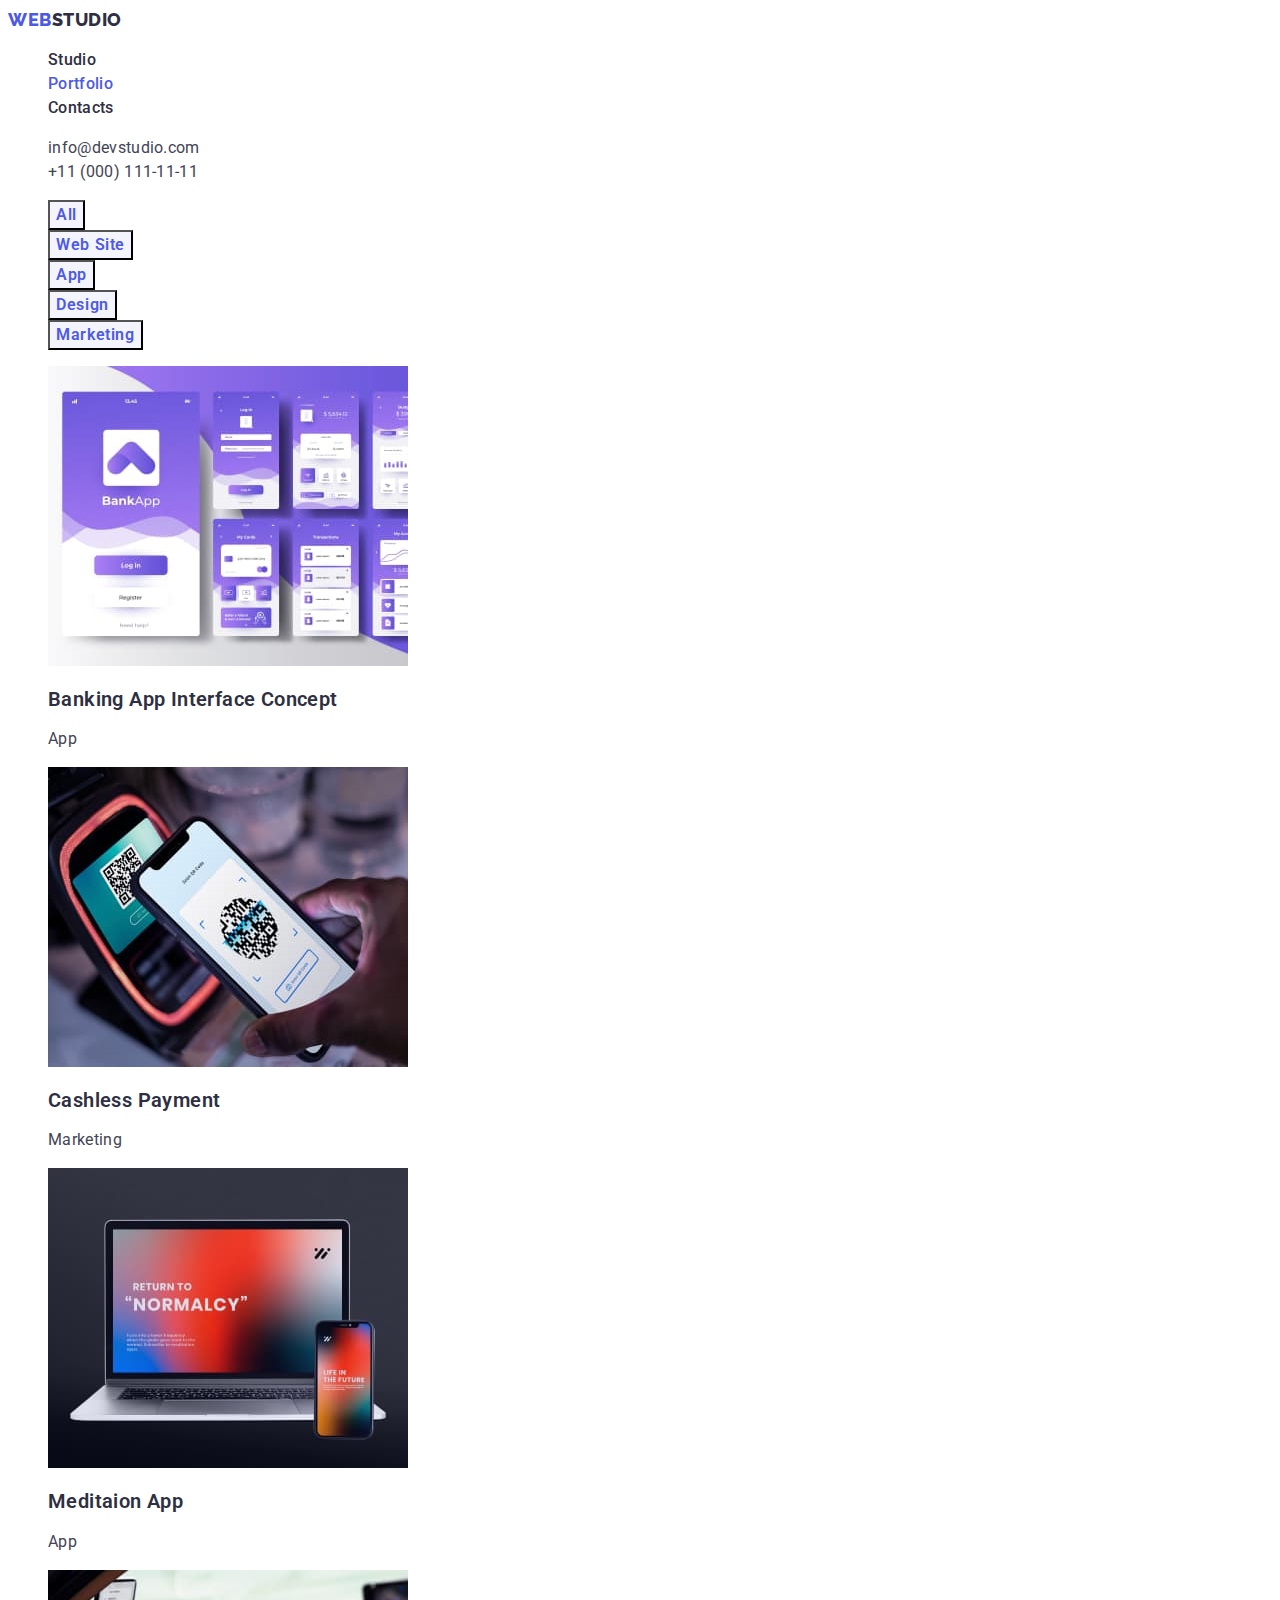
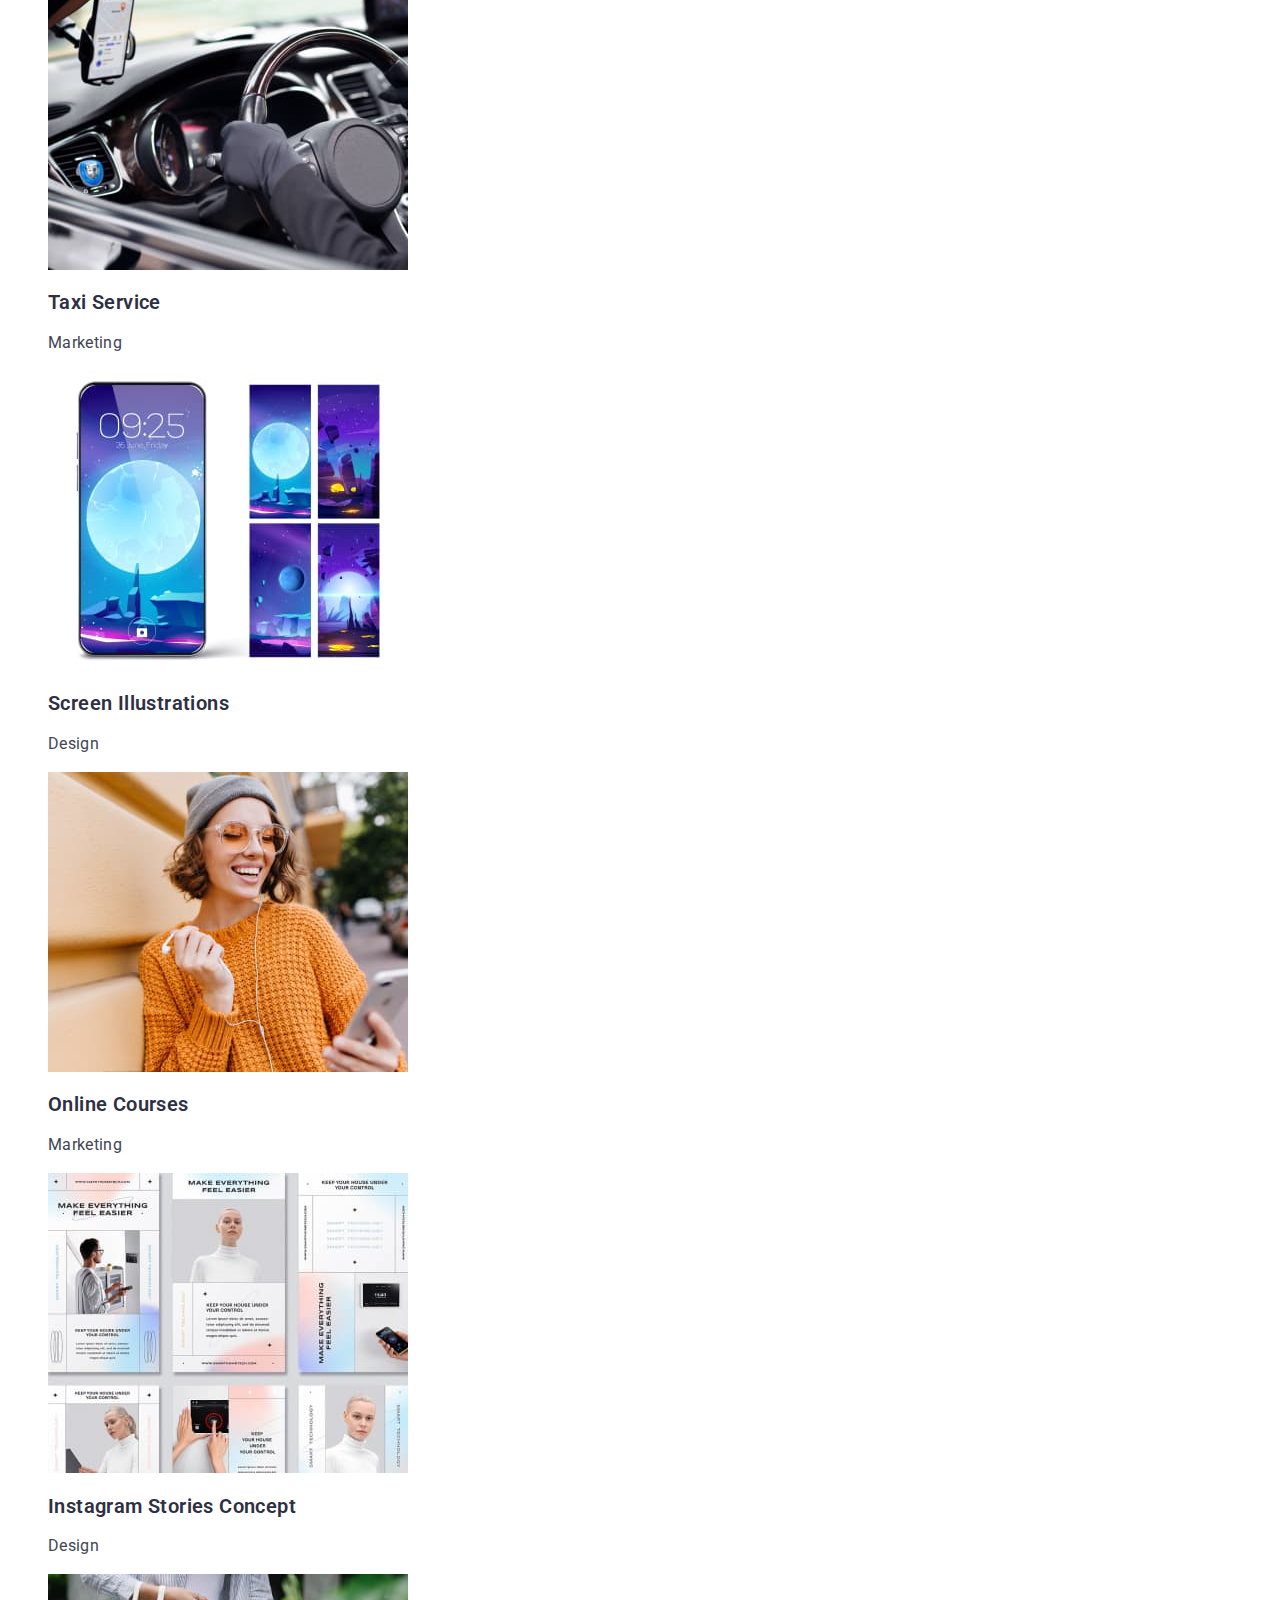
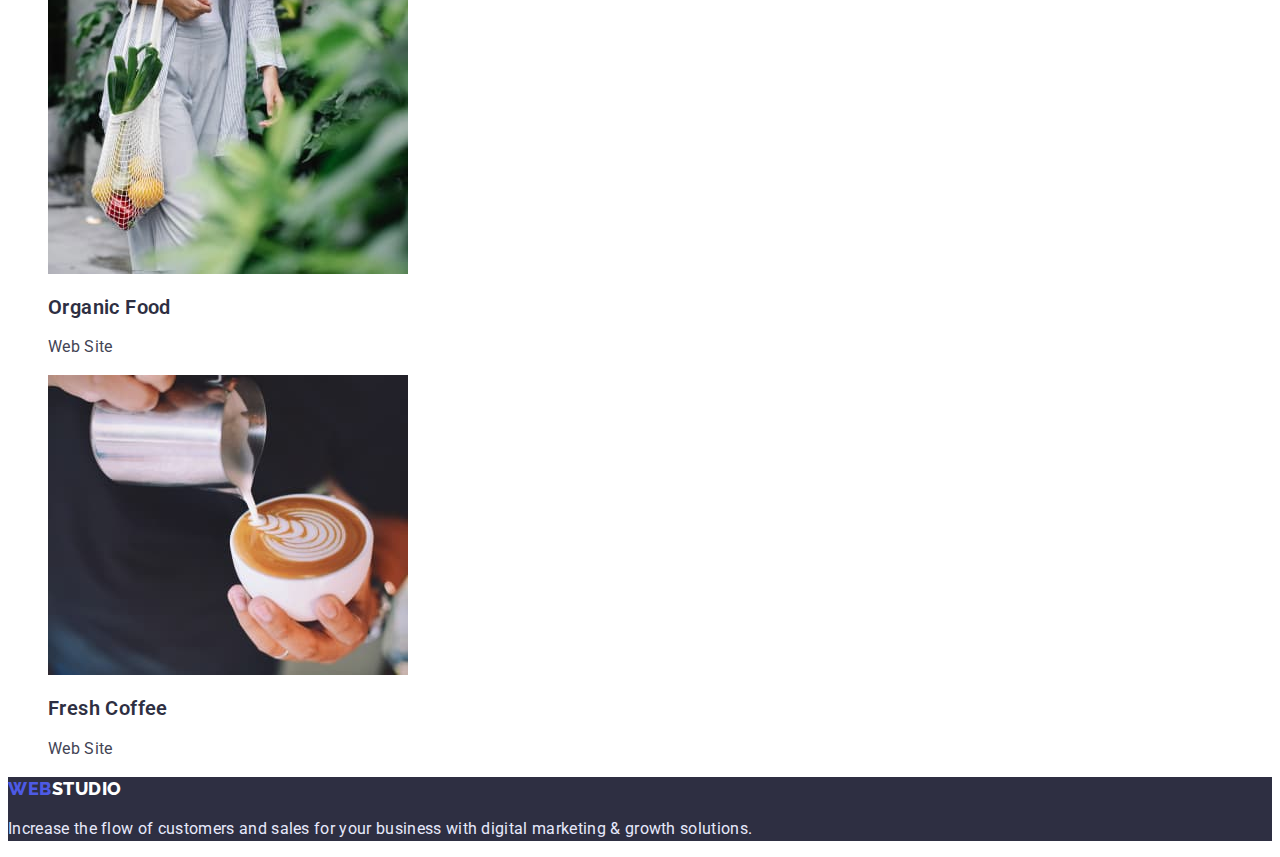
==== portfolio.html @ de4f0e03 "Initial commit" ====
<!DOCTYPE html>
<html lang="en">
  <head>
    <meta charset="UTF-8" />
    <meta http-equiv="X-UA-Compatible" content="IE=edge" />
    <meta name="viewport" content="width=device-width, initial-scale=1.0" />
    <title>Web Studio</title>
    <link rel="preconnect" href="https://fonts.googleapis.com" />
    <link rel="preconnect" href="https://fonts.gstatic.com" crossorigin />
    <link
      href="https://fonts.googleapis.com/css2?family=Raleway:wght@800&family=Roboto:wght@400;500;700;900&display=swap"
      rel="stylesheet"
    />
    <link rel="stylesheet" href="./css/styles.css" />
  </head>
  <body>
    <!-- Header -->
    <header class="header">
      <nav class="header-navigation">
        <a class="header-logo link" href="./index.html"
          >web<span class="logo-studio">studio</span>
        </a>
        <ul class="header-list list">
          <li class="header-item">
            <a class="header-link link" href="./index.html">Studio</a>
          </li>
          <li class="header-item">
            <a class="header-link link current" href="./portfolio.html"
              >Portfolio</a
            >
          </li>
          <li class="header-item">
            <a class="header-link link" href="">Contacts</a>
          </li>
        </ul>
      </nav>
      <address>
        <ul class="header-contacts-list list">
          <li class="header-contacts-item">
            <a
              class="header-contacts-link link"
              href="mailto:info@devstudio.com"
              >info@devstudio.com</a
            >
          </li>
          <li class="header-contacts-item">
            <a class="header-contacts-link link" href="tel:+11(000)111-11-11"
              >+11 (000) 111-11-11</a
            >
          </li>
        </ul>
      </address>
    </header>
    <!-- Main -->
    <main>
      <!-- Section portfolio -->
      <section class="portfolio">
        <h1 class="visually-hidden">Portfolio Web Studio</h1>
        <ul class="portfolio-btn-list list">
          <li class="portfolio-btn-item">
            <button type="button" class="portfolio-btn">All</button>
          </li>
          <li class="portfolio-btn-item">
            <button type="button" class="portfolio-btn">Web Site</button>
          </li>
          <li class="portfolio-btn-item">
            <button type="button" class="portfolio-btn">App</button>
          </li>
          <li class="portfolio-btn-item">
            <button type="button" class="portfolio-btn">Design</button>
          </li>
          <li class="portfolio-btn-item">
            <button type="button" class="portfolio-btn">Marketing</button>
          </li>
        </ul>
        <ul class="portfolio-example-list list">
          <li class="portfolio-example-item">
            <img
              src="./images/portfolio-example-1.jpeg"
              width="360"
              alt="Banking App"
            />
            <h2 class="portfolio-example-title">
              Banking App Interface Concept
            </h2>
            <p class="portfolio-category">App</p>
          </li>
          <li class="portfolio-example-item">
            <img
              src="./images/portfolio-example-2.jpeg"
              width="360"
              alt="Cashless Payment"
            />
            <h2 class="portfolio-example-title">Cashless Payment</h2>
            <p class="portfolio-category">Marketing</p>
          </li>
          <li class="portfolio-example-item">
            <img
              src="./images/portfolio-example-3.jpeg"
              width="360"
              alt="Meditaion App"
            />
            <h2 class="portfolio-example-title">Meditaion App</h2>
            <p class="portfolio-category">App</p>
          </li>
          <li class="portfolio-example-item">
            <img
              src="./images/portfolio-example-4.jpeg"
              width="360"
              alt="Taxi Service"
            />
            <h2 class="portfolio-example-title">Taxi Service</h2>
            <p class="portfolio-category">Marketing</p>
          </li>
          <li class="portfolio-example-item">
            <img
              src="./images/portfolio-example-5.jpeg"
              width="360"
              alt="Screen Illustrations"
            />
            <h2 class="portfolio-example-title">Screen Illustrations</h2>
            <p class="portfolio-category">Design</p>
          </li>
          <li class="portfolio-example-item">
            <img
              src="./images/portfolio-example-6.jpeg"
              width="360"
              alt="Online Courses"
            />
            <h2 class="portfolio-example-title">Online Courses</h2>
            <p class="portfolio-category">Marketing</p>
          </li>
          <li class="portfolio-example-item">
            <img
              src="./images/portfolio-example-7.jpeg"
              width="360"
              alt="Instagram Stories Concept"
            />
            <h2 class="portfolio-example-title">Instagram Stories Concept</h2>
            <p class="portfolio-category">Design</p>
          </li>
          <li class="portfolio-example-item">
            <img
              src="./images/portfolio-example-8.jpeg"
              width="360"
              alt="Organic Food"
            />
            <h2 class="portfolio-example-title">Organic Food</h2>
            <p class="portfolio-category">Web Site</p>
          </li>
          <li class="portfolio-example-item">
            <img
              src="./images/portfolio-example-9.jpeg"
              width="360"
              alt="Fresh Coffee"
            />
            <h2 class="portfolio-example-title">Fresh Coffee</h2>
            <p class="portfolio-category">Web Site</p>
          </li>
        </ul>
      </section>
    </main>
    <!-- Footer -->
    <footer class="footer">
      <a class="footer-logo link" href="./index.html">
        web<span class="footer-logo-studio">studio</span></a
      >
      <p class="footer-text">
        Increase the flow of customers and sales for your business with digital
        marketing & growth solutions.
      </p>
    </footer>
  </body>
</html>
---- css/styles.css ----
:root {
  --background-white-color: #ffffff;
  --body-text-color: #434455;
  --primary-color: #4d5ae5;
  --dark-color: #2e2f42;
  --accent-color: #e7e9fc;
  --light-background-color: #f4f4fd;
  --text-white-color: #ffffff;
  --button-avtive-color: #404bbf;
}

body {
  font-family: "Roboto", sans-serif;
  background-color: var(--background-white-color);
  color: var(--body-text-color);
}

.list {
  list-style: none;
}

.link {
  text-decoration: none;
}

.visually-hidden {
  position: absolute;
  width: 1px;
  height: 1px;
  margin: -1px;
  border: 0;
  padding: 0;
  white-space: nowrap;
  clip-path: inset(100%);
  clip: rect(0 0 0 0);
  overflow: hidden;
}

/*----- Header ----- */

.header {
}
.header-navigation {
}
.header-logo {
  font-family: "Raleway", sans-serif;
  font-weight: 800;
  font-size: 18px;
  line-height: 1.33;
  align-items: center;
  letter-spacing: 0.03em;
  text-transform: uppercase;
  color: var(--primary-color);
}
.logo-studio {
  color: var(--dark-color);
}
.header-list {
}
.header-item {
}
.header-link {
  font-weight: 500;
  font-size: 16px;
  line-height: 1.5;
  letter-spacing: 0.02em;
  color: var(--dark-color);
}
.header-link:hover,
.header-link:focus {
  color: var(--body-text-color);
}
.header-link.current {
  color: var(--primary-color);
}
.header-contacts-list {
}
.header-contacts-item {
}
.header-contacts-link {
  font-style: normal;
  font-size: 16px;
  line-height: 1.5;
  letter-spacing: 0.02em;
  color: var(--body-text-color);
}
.header-contacts-link:hover,
.header-contacts-link:focus {
  color: var(--primary-color);
}

/*-------------- Hero ------------- */
.hero {
  background-color: var(--dark-color);
}
.hero-title {
  font-weight: 600;
  font-size: 56px;
  line-height: 1.07;
  text-align: center;
  letter-spacing: 0.02em;
  color: var(--text-white-color);
}

.hero-btn {
  font-family: inherit;
  font-weight: 500;
  font-size: 16px;
  line-height: 1.18;
  letter-spacing: 0.04em;
  color: var(--text-white-color);
  background: var(--primary-color);
  box-shadow: 0px 4px 4px rgba(0, 0, 0, 0.15);
  border-radius: 4px;
  cursor: pointer;
}
.hero-btn:hover,
.hero-btn:focus {
  background: var(--primary-color);
}
.hero-btn:active {
  background: var(--button-avtive-color);
}
/*------------ Section About-----------*/
.about {
}
.about-title {
}
.about-list {
}
.about-item {
}
.about-item-title {
  font-weight: 600;
  font-size: 20px;
  line-height: 1.2;
  letter-spacing: 0.02em;
  color: var(--dark-color);
}
.about-text {
  font-size: 16px;
  line-height: 1.5;
  letter-spacing: 0.02em;
  color: var(--body-text-color);
}

/*----------- Section Example ---------*/
.example {
}
.example-title {
  font-weight: 600;
  font-size: 36px;
  line-height: 1.11;
  text-align: center;
  letter-spacing: 0.02em;
  text-transform: capitalize;
  color: var(--dark-color);
}
.example-list {
}
.example-item {
}
/*------------- Section Team -----------*/
.team {
  background: var(--light-background-color);
}
.team-title {
  font-weight: 600;
  font-size: 36px;
  line-height: 1.11;
  text-align: center;
  letter-spacing: 0.02em;
  text-transform: capitalize;
  color: var(--dark-color);
}
.team-list {
}
.team-item {
  background: var(--background-white-color);
}
.team-item-title {
  font-weight: 600;
  font-size: 20px;
  line-height: 1.2;
  text-align: center;
  letter-spacing: 0.02em;
  color: var(--dark-color);
}
.team-text {
  font-size: 16px;
  line-height: 1.5;
  text-align: center;
  letter-spacing: 0.02em;
  color: var(--body-text-color);
}

/*---------------- Footer ----------------*/
.footer {
  background: var(--dark-color);
}
.footer-logo {
  font-family: "Raleway";
  font-style: normal;
  font-weight: 800;
  font-size: 18px;
  line-height: 1.33;
  align-items: center;
  letter-spacing: 0.03em;
  text-transform: uppercase;
  color: var(--primary-color);
}
.footer-logo-studio {
  color: var(--background-white-color);
}
.footer-text {
  font-size: 16px;
  line-height: 1.5;
  letter-spacing: 0.02em;
  color: var(--accent-color);
}

/*------------ Portfolio -----------------*/
.portfolio {
}
.portfolio-title {
}
.portfolio-btn-list {
}
.portfolio-btn-item {
}
.portfolio-btn {
  font-family: inherit;
  font-weight: 600;
  font-size: 16px;
  line-height: 1.5;
  align-items: center;
  text-align: center;
  letter-spacing: 0.04em;
  color: var(--primary-color);
  background: var(--light-background-color);
  cursor: pointer;
}
.portfolio-btn:active,
.portfolio-btn:hover,
.portfolio-btn:focus {
  background: var(--primary-color);
  color: var(--text-white-color);
}
.portfolio-example-list {
}
.portfolio-example-item {
}
.portfolio-example-title {
  font-weight: 600;
  font-size: 20px;
  line-height: 1.2;
  letter-spacing: 0.02em;
  color: var(--dark-color);
}
.portfolio-category {
  font-size: 16px;
  line-height: 1.5;
  letter-spacing: 0.02em;
  color: var(--body-text-color);
}
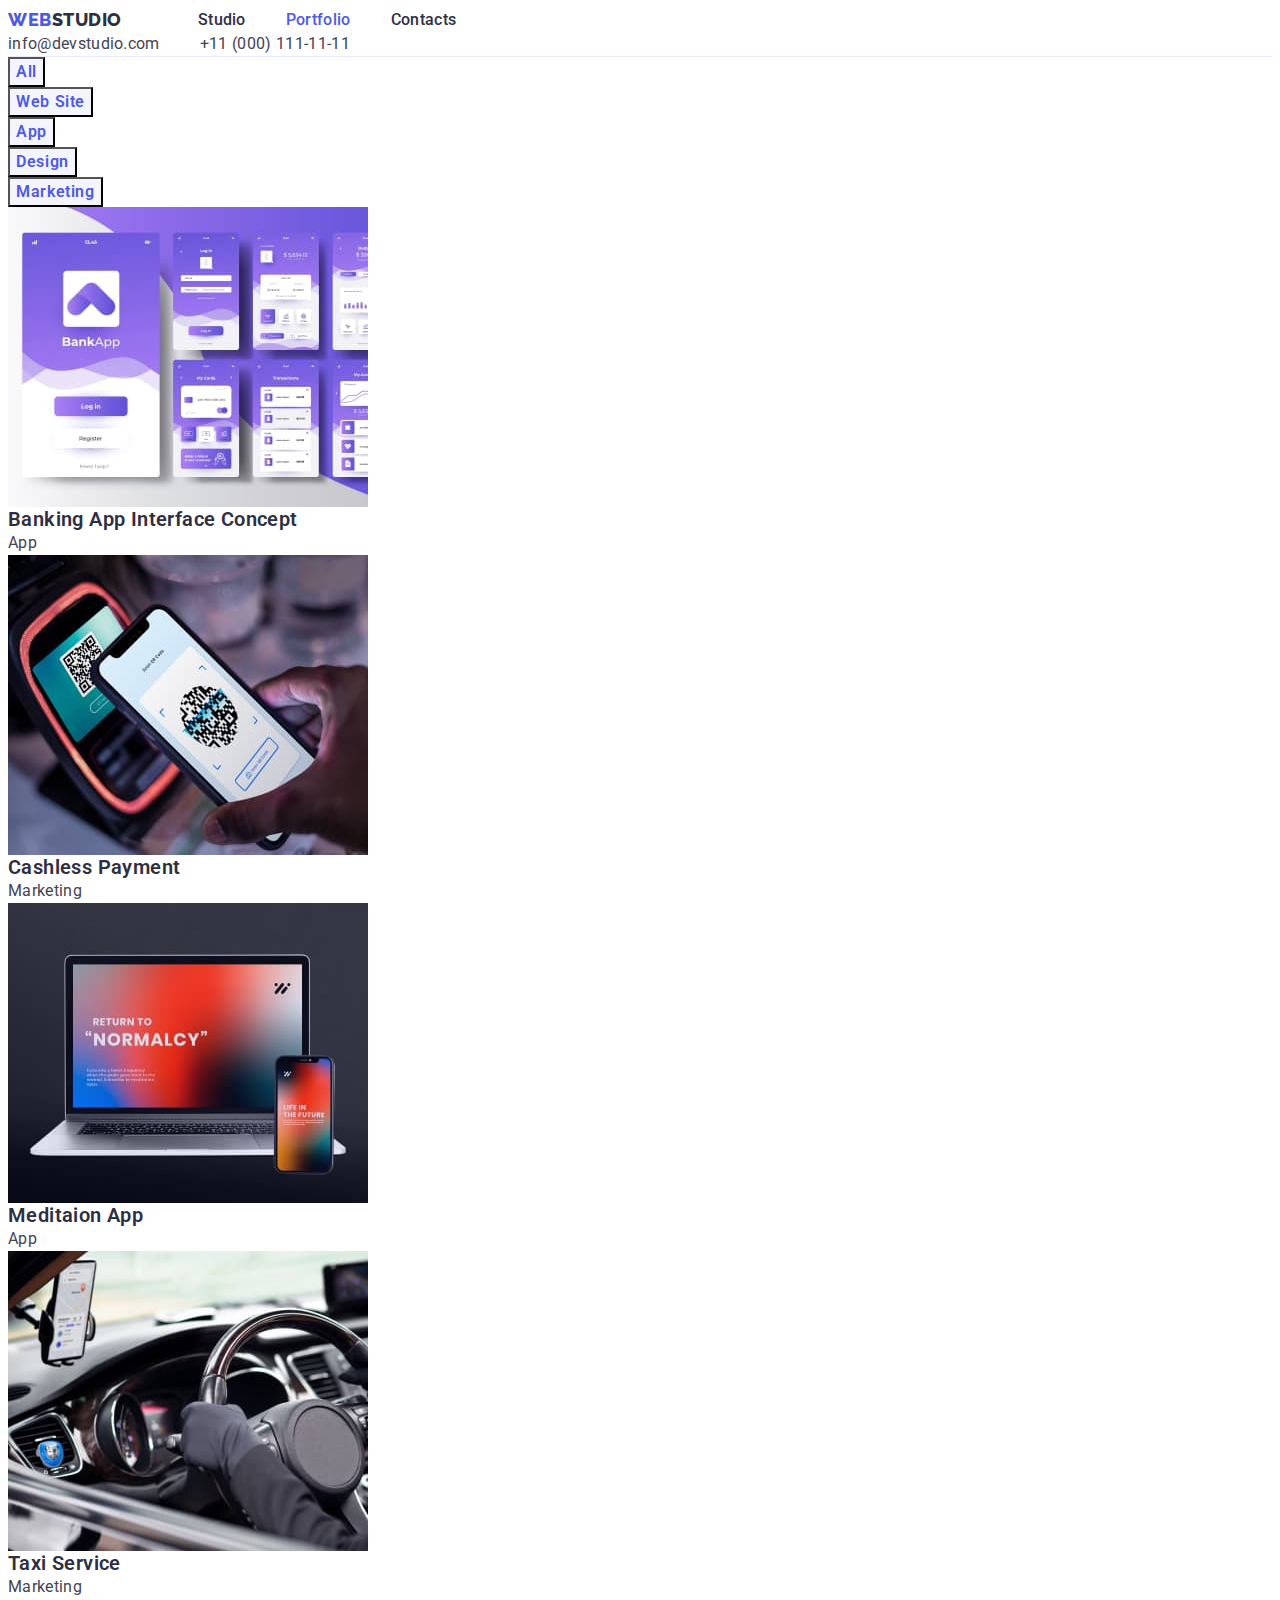
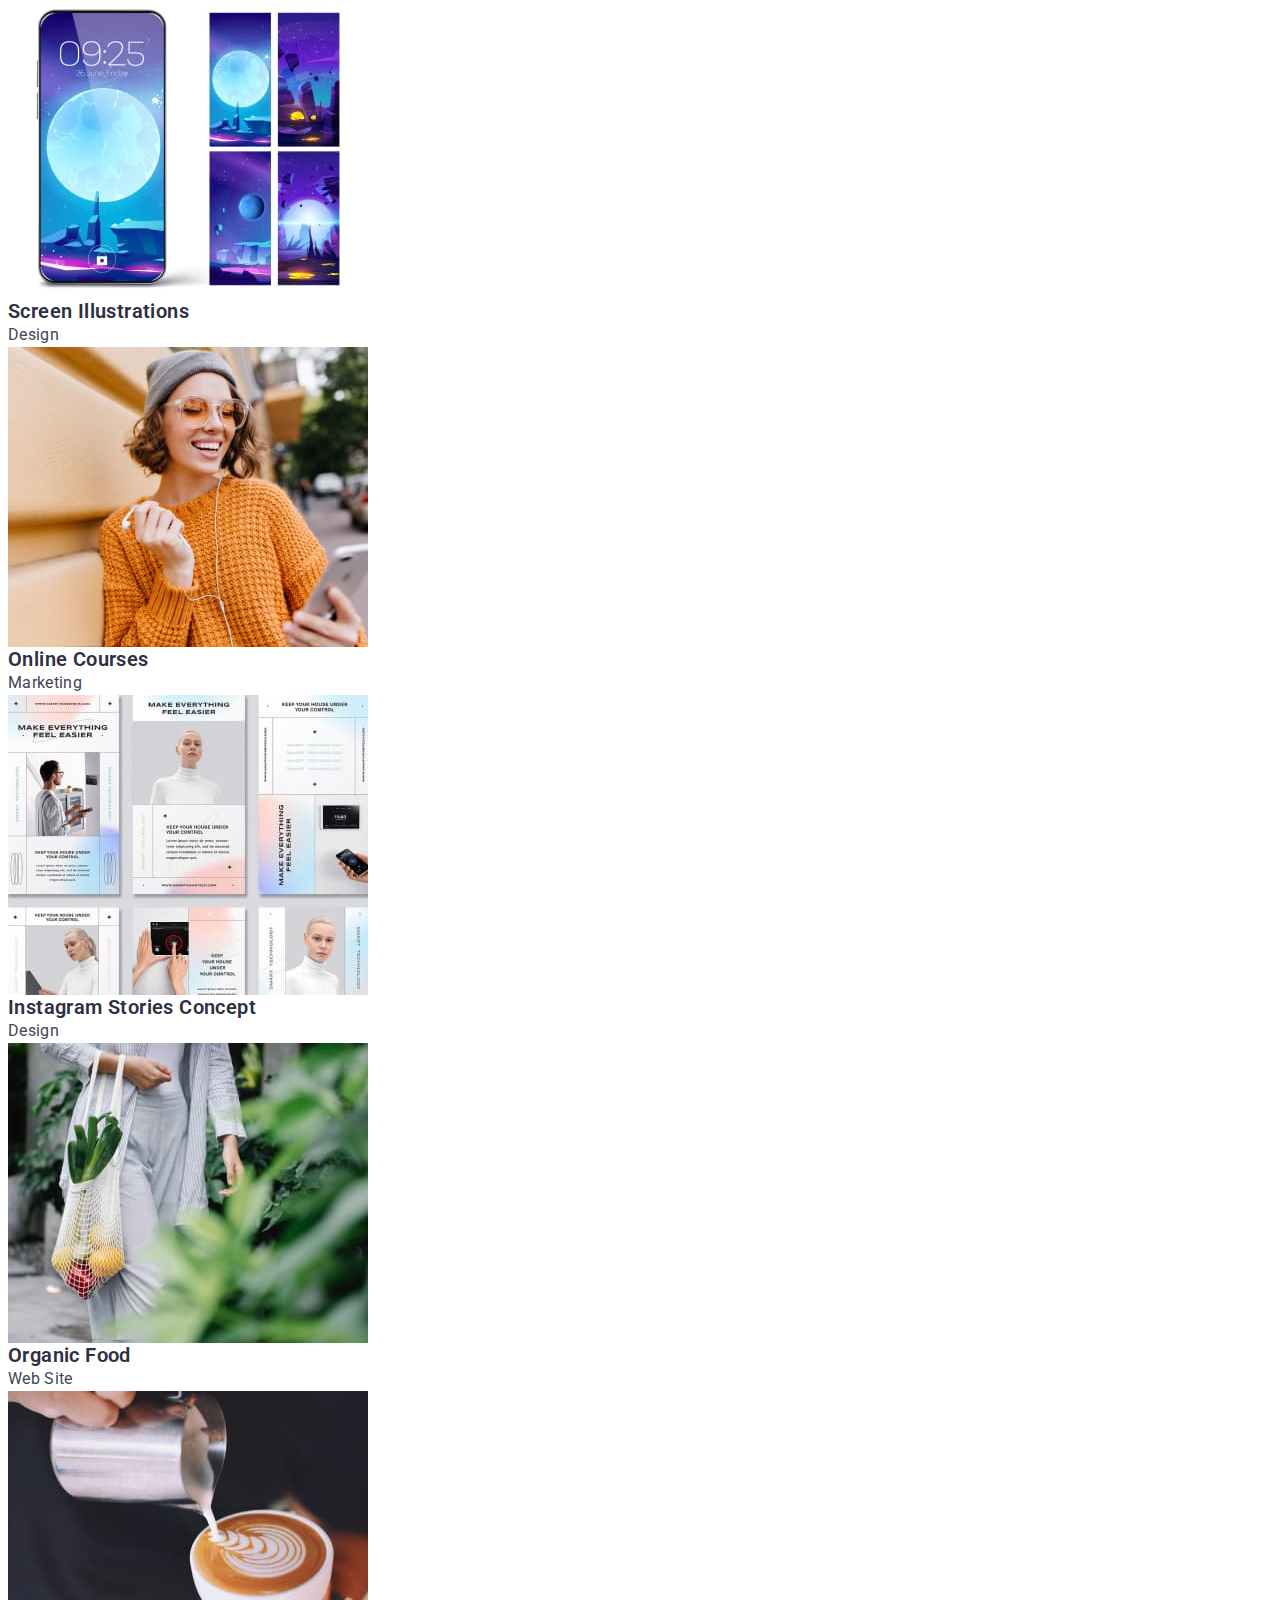
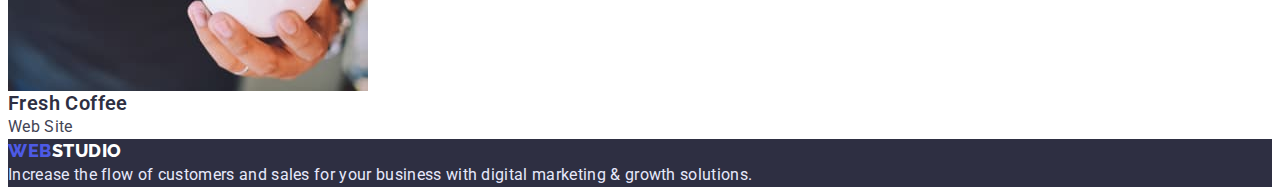
==== commit 69cbcc33: "add container" ====
--- a/portfolio.html
+++ b/portfolio.html
@@ -10,6 +10,13 @@
     <link
       href="https://fonts.googleapis.com/css2?family=Raleway:wght@800&family=Roboto:wght@400;500;700;900&display=swap"
       rel="stylesheet"
+    />
+    <link
+      rel="stylesheet"
+      href="https://cdnjs.cloudflare.com/ajax/libs/modern-normalize/1.1.0/modern-normalize.min.css"
+      integrity="sha512-wpPYUAdjBVSE4KJnH1VR1HeZfpl1ub8YT/NKx4PuQ5NmX2tKuGu6U/JRp5y+Y8XG2tV+wKQpNHVUX03MfMFn9Q=="
+      crossorigin="anonymous"
+      referrerpolicy="no-referrer"
     />
     <link rel="stylesheet" href="./css/styles.css" />
   </head>
--- a/css/styles.css
+++ b/css/styles.css
@@ -7,6 +7,25 @@
   --light-background-color: #f4f4fd;
   --text-white-color: #ffffff;
   --button-avtive-color: #404bbf;
+}
+
+p,
+h1,
+h2,
+h3,
+h4,
+h5,
+h6 {
+  margin: 0;
+}
+ul,
+ol {
+  margin: 0;
+  padding-left: 0;
+}
+
+img {
+  display: block;
 }
 
 body {
@@ -36,11 +55,34 @@
   overflow: hidden;
 }
 
+.container {
+  width: 1158px;
+  padding-left: 15px;
+  padding-right: 15px;
+  outline: 1px solid red;
+  margin: 0 auto;
+}
+
+.section {
+  padding-top: 120px;
+  padding-bottom: 120px;
+}
+
 /*----- Header ----- */
 
 .header {
+  border-bottom: 1px solid #e7e9fc;
+}
+.header > .container {
+  display: flex;
+  align-items: center;
+  padding-top: 24px;
+  padding-bottom: 24px;
 }
 .header-navigation {
+  display: flex;
+  align-items: center;
+  margin-right: auto;
 }
 .header-logo {
   font-family: "Raleway", sans-serif;
@@ -51,11 +93,15 @@
   letter-spacing: 0.03em;
   text-transform: uppercase;
   color: var(--primary-color);
+
+  margin-right: 76px;
 }
 .logo-studio {
   color: var(--dark-color);
 }
 .header-list {
+  display: flex;
+  gap: 40px;
 }
 .header-item {
 }
@@ -74,6 +120,9 @@
   color: var(--primary-color);
 }
 .header-contacts-list {
+  display: flex;
+  align-items: center;
+  gap: 40px;
 }
 .header-contacts-item {
 }
@@ -92,6 +141,8 @@
 /*-------------- Hero ------------- */
 .hero {
   background-color: var(--dark-color);
+  padding-top: 188px;
+  padding-bottom: 188px;
 }
 .hero-title {
   font-weight: 600;
@@ -103,6 +154,9 @@
 }
 
 .hero-btn {
+  min-width: 169px;
+  height: 56px;
+
   font-family: inherit;
   font-weight: 500;
   font-size: 16px;
@@ -113,6 +167,11 @@
   box-shadow: 0px 4px 4px rgba(0, 0, 0, 0.15);
   border-radius: 4px;
   cursor: pointer;
+  margin: 0 auto;
+  display: block;
+
+  margin-top: 48px;
+  padding: 16px 32px;
 }
 .hero-btn:hover,
 .hero-btn:focus {
@@ -123,6 +182,7 @@
 }
 /*------------ Section About-----------*/
 .about {
+  padding-top: 120px;
 }
 .about-title {
 }
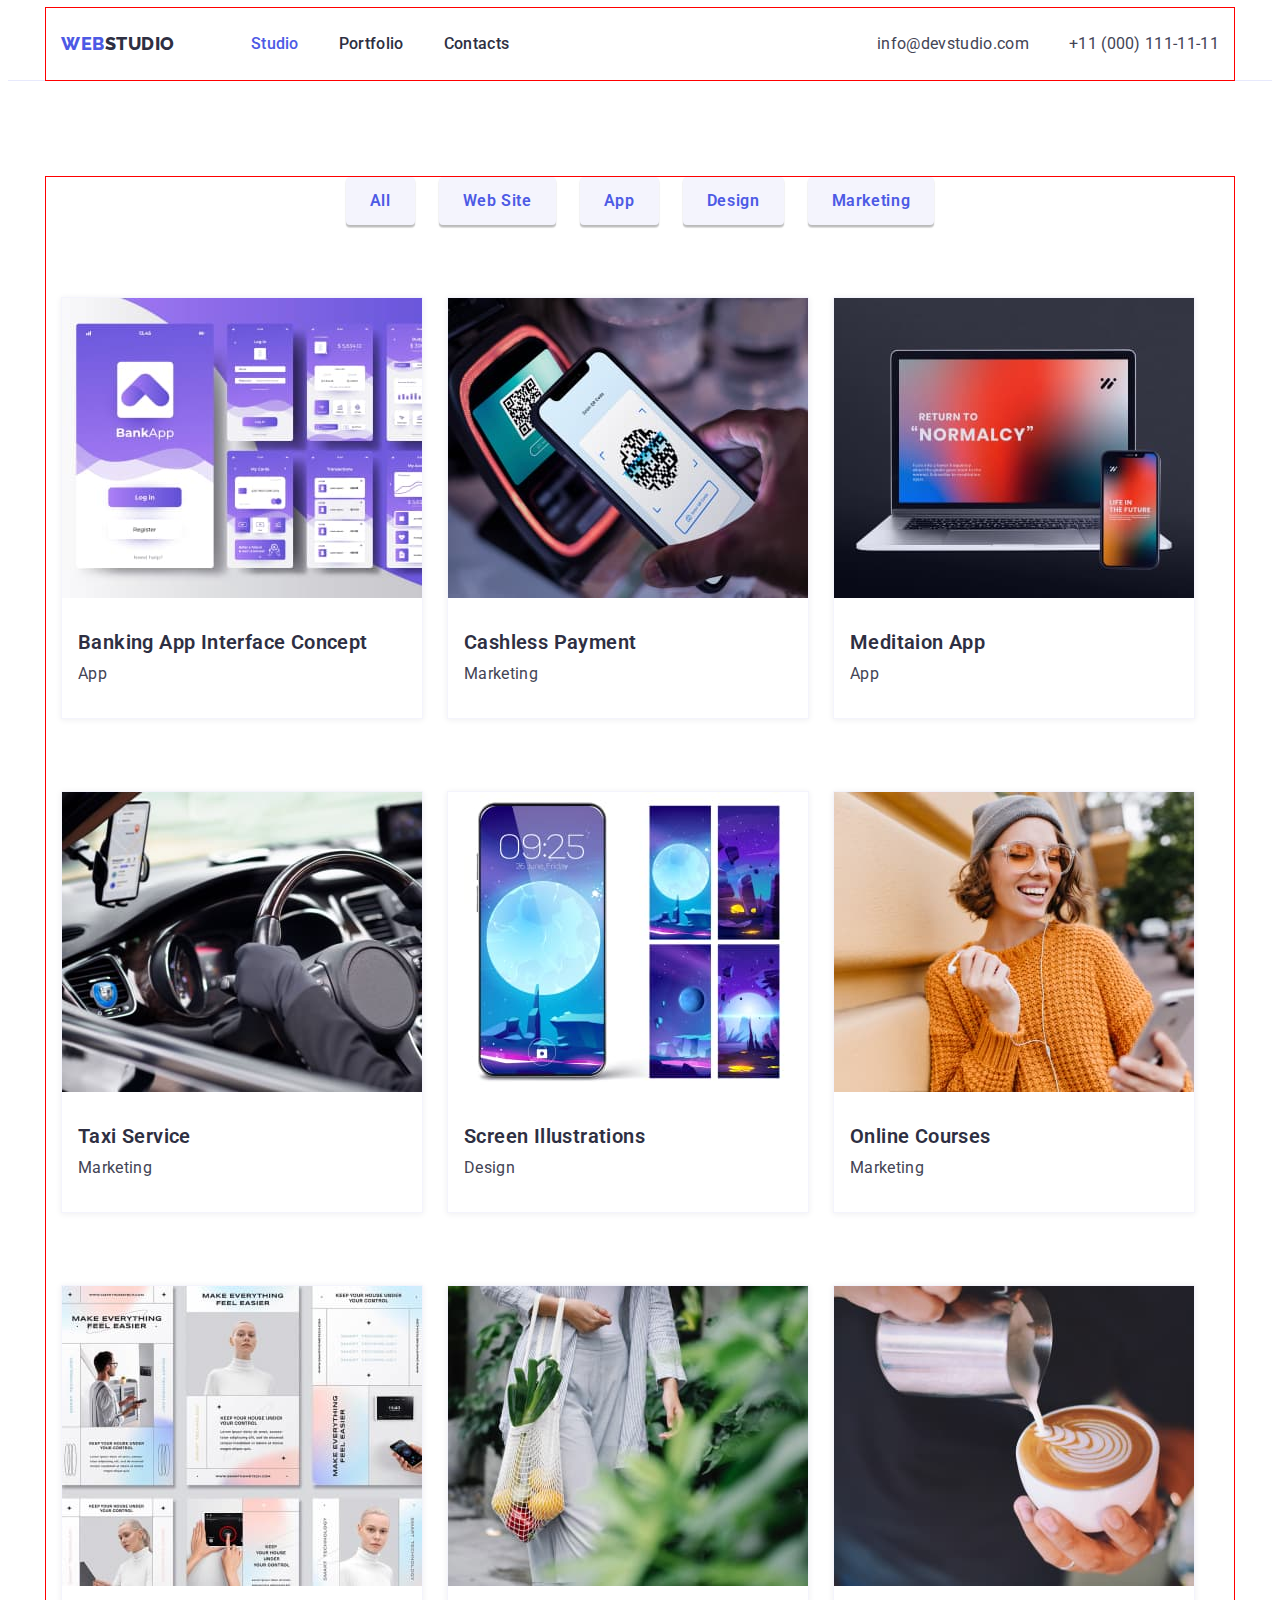
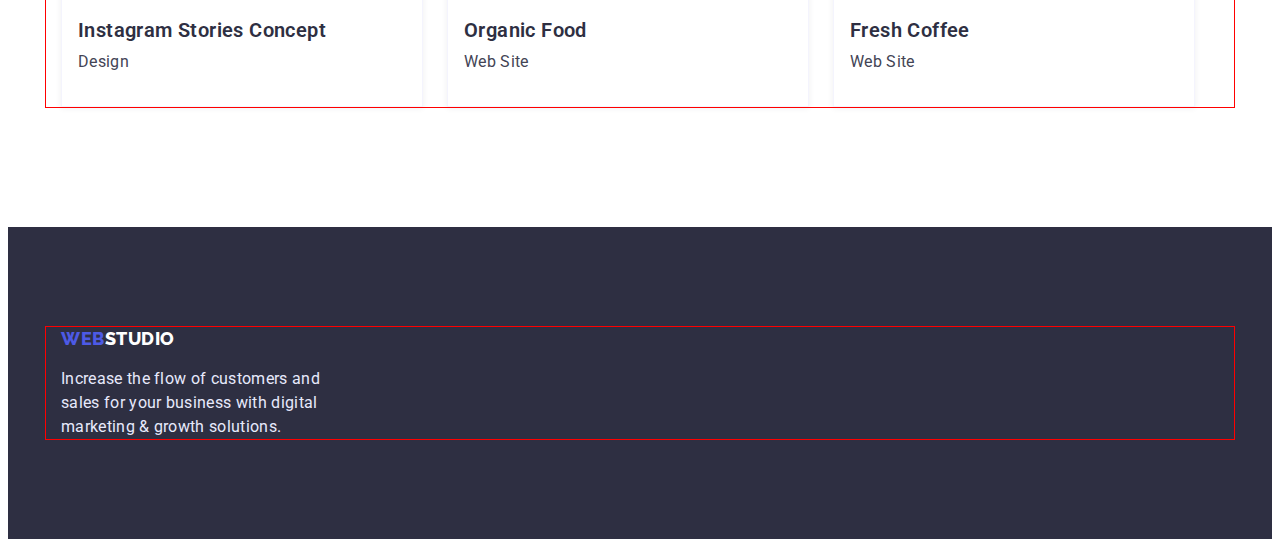
==== commit 1286dc4e: "summary" ====
--- a/portfolio.html
+++ b/portfolio.html
@@ -23,159 +23,181 @@
   <body>
     <!-- Header -->
     <header class="header">
-      <nav class="header-navigation">
-        <a class="header-logo link" href="./index.html"
-          >web<span class="logo-studio">studio</span>
-        </a>
-        <ul class="header-list list">
-          <li class="header-item">
-            <a class="header-link link" href="./index.html">Studio</a>
-          </li>
-          <li class="header-item">
-            <a class="header-link link current" href="./portfolio.html"
-              >Portfolio</a
-            >
-          </li>
-          <li class="header-item">
-            <a class="header-link link" href="">Contacts</a>
-          </li>
-        </ul>
-      </nav>
-      <address>
-        <ul class="header-contacts-list list">
-          <li class="header-contacts-item">
-            <a
-              class="header-contacts-link link"
-              href="mailto:info@devstudio.com"
-              >info@devstudio.com</a
-            >
-          </li>
-          <li class="header-contacts-item">
-            <a class="header-contacts-link link" href="tel:+11(000)111-11-11"
-              >+11 (000) 111-11-11</a
-            >
-          </li>
-        </ul>
-      </address>
+      <div class="container">
+        <nav class="header-navigation">
+          <a class="header-logo link" href="./index.html"
+            >web<span class="logo-studio">studio</span>
+          </a>
+          <ul class="header-list list">
+            <li class="header-item">
+              <a class="header-link link current" href="./index.html">Studio</a>
+            </li>
+            <li class="header-item">
+              <a class="header-link link" href="./portfolio.html">Portfolio</a>
+            </li>
+            <li class="header-item">
+              <a class="header-link link" href="">Contacts</a>
+            </li>
+          </ul>
+        </nav>
+        <address>
+          <ul class="header-contacts-list list">
+            <li class="header-contacts-item">
+              <a
+                class="header-contacts-link link"
+                href="mailto:info@devstudio.com"
+                >info@devstudio.com</a
+              >
+            </li>
+            <li class="header-contacts-item">
+              <a class="header-contacts-link link" href="tel:+11(000)111-11-11"
+                >+11 (000) 111-11-11</a
+              >
+            </li>
+          </ul>
+        </address>
+      </div>
     </header>
     <!-- Main -->
     <main>
       <!-- Section portfolio -->
       <section class="portfolio">
-        <h1 class="visually-hidden">Portfolio Web Studio</h1>
-        <ul class="portfolio-btn-list list">
-          <li class="portfolio-btn-item">
-            <button type="button" class="portfolio-btn">All</button>
-          </li>
-          <li class="portfolio-btn-item">
-            <button type="button" class="portfolio-btn">Web Site</button>
-          </li>
-          <li class="portfolio-btn-item">
-            <button type="button" class="portfolio-btn">App</button>
-          </li>
-          <li class="portfolio-btn-item">
-            <button type="button" class="portfolio-btn">Design</button>
-          </li>
-          <li class="portfolio-btn-item">
-            <button type="button" class="portfolio-btn">Marketing</button>
-          </li>
-        </ul>
-        <ul class="portfolio-example-list list">
-          <li class="portfolio-example-item">
-            <img
-              src="./images/portfolio-example-1.jpeg"
-              width="360"
-              alt="Banking App"
-            />
-            <h2 class="portfolio-example-title">
-              Banking App Interface Concept
-            </h2>
-            <p class="portfolio-category">App</p>
-          </li>
-          <li class="portfolio-example-item">
-            <img
-              src="./images/portfolio-example-2.jpeg"
-              width="360"
-              alt="Cashless Payment"
-            />
-            <h2 class="portfolio-example-title">Cashless Payment</h2>
-            <p class="portfolio-category">Marketing</p>
-          </li>
-          <li class="portfolio-example-item">
-            <img
-              src="./images/portfolio-example-3.jpeg"
-              width="360"
-              alt="Meditaion App"
-            />
-            <h2 class="portfolio-example-title">Meditaion App</h2>
-            <p class="portfolio-category">App</p>
-          </li>
-          <li class="portfolio-example-item">
-            <img
-              src="./images/portfolio-example-4.jpeg"
-              width="360"
-              alt="Taxi Service"
-            />
-            <h2 class="portfolio-example-title">Taxi Service</h2>
-            <p class="portfolio-category">Marketing</p>
-          </li>
-          <li class="portfolio-example-item">
-            <img
-              src="./images/portfolio-example-5.jpeg"
-              width="360"
-              alt="Screen Illustrations"
-            />
-            <h2 class="portfolio-example-title">Screen Illustrations</h2>
-            <p class="portfolio-category">Design</p>
-          </li>
-          <li class="portfolio-example-item">
-            <img
-              src="./images/portfolio-example-6.jpeg"
-              width="360"
-              alt="Online Courses"
-            />
-            <h2 class="portfolio-example-title">Online Courses</h2>
-            <p class="portfolio-category">Marketing</p>
-          </li>
-          <li class="portfolio-example-item">
-            <img
-              src="./images/portfolio-example-7.jpeg"
-              width="360"
-              alt="Instagram Stories Concept"
-            />
-            <h2 class="portfolio-example-title">Instagram Stories Concept</h2>
-            <p class="portfolio-category">Design</p>
-          </li>
-          <li class="portfolio-example-item">
-            <img
-              src="./images/portfolio-example-8.jpeg"
-              width="360"
-              alt="Organic Food"
-            />
-            <h2 class="portfolio-example-title">Organic Food</h2>
-            <p class="portfolio-category">Web Site</p>
-          </li>
-          <li class="portfolio-example-item">
-            <img
-              src="./images/portfolio-example-9.jpeg"
-              width="360"
-              alt="Fresh Coffee"
-            />
-            <h2 class="portfolio-example-title">Fresh Coffee</h2>
-            <p class="portfolio-category">Web Site</p>
-          </li>
-        </ul>
+        <div class="container">
+          <h1 class="visually-hidden">Portfolio Web Studio</h1>
+          <ul class="portfolio-btn-list list">
+            <li class="portfolio-btn-item">
+              <button type="button" class="portfolio-btn">All</button>
+            </li>
+            <li class="portfolio-btn-item">
+              <button type="button" class="portfolio-btn">Web Site</button>
+            </li>
+            <li class="portfolio-btn-item">
+              <button type="button" class="portfolio-btn">App</button>
+            </li>
+            <li class="portfolio-btn-item">
+              <button type="button" class="portfolio-btn">Design</button>
+            </li>
+            <li class="portfolio-btn-item">
+              <button type="button" class="portfolio-btn">Marketing</button>
+            </li>
+          </ul>
+          <ul class="portfolio-example-list list">
+            <li class="portfolio-example-item">
+              <img
+                src="./images/portfolio-example-1.jpeg"
+                width="360"
+                alt="Banking App"
+              />
+              <div class="portfolio-example-info">
+              <h2 class="portfolio-example-title">
+                Banking App Interface Concept
+              </h2>
+              <p class="portfolio-category">App</p>
+              </div>
+            </li>
+            <li class="portfolio-example-item">
+              <img
+                src="./images/portfolio-example-2.jpeg"
+                width="360"
+                alt="Cashless Payment"
+              />
+              <div class="portfolio-example-info">
+              <h2 class="portfolio-example-title">Cashless Payment</h2>
+              <p class="portfolio-category">Marketing</p>
+              </div>
+            </li>
+            <li class="portfolio-example-item">
+              <img
+                src="./images/portfolio-example-3.jpeg"
+                width="360"
+                alt="Meditaion App"
+              />
+              <div class="portfolio-example-info">
+              <h2 class="portfolio-example-title">Meditaion App</h2>
+              <p class="portfolio-category">App</p>
+              </div>
+            </li>
+            <li class="portfolio-example-item">
+              <img
+                src="./images/portfolio-example-4.jpeg"
+                width="360"
+                alt="Taxi Service"
+              />
+              <div class="portfolio-example-info">
+              <h2 class="portfolio-example-title">Taxi Service</h2>
+              <p class="portfolio-category">Marketing</p>
+              </div>
+            </li>
+            <li class="portfolio-example-item">
+              <img
+                src="./images/portfolio-example-5.jpeg"
+                width="360"
+                alt="Screen Illustrations"
+              />
+              <div class="portfolio-example-info">
+              <h2 class="portfolio-example-title">Screen Illustrations</h2>
+              <p class="portfolio-category">Design</p>
+              </div>
+            </li>
+            <li class="portfolio-example-item">
+              <img
+                src="./images/portfolio-example-6.jpeg"
+                width="360"
+                alt="Online Courses"
+              />
+              <div class="portfolio-example-info">
+              <h2 class="portfolio-example-title">Online Courses</h2>
+              <p class="portfolio-category">Marketing</p>
+              </div>
+            </li>
+            <li class="portfolio-example-item">
+              <img
+                src="./images/portfolio-example-7.jpeg"
+                width="360"
+                alt="Instagram Stories Concept"
+              />
+              <div class="portfolio-example-info">
+              <h2 class="portfolio-example-title">Instagram Stories Concept</h2>
+              <p class="portfolio-category">Design</p>
+              </div>
+            </li>
+            <li class="portfolio-example-item">
+              <img
+                src="./images/portfolio-example-8.jpeg"
+                width="360"
+                alt="Organic Food"
+              />
+              <div class="portfolio-example-info">
+              <h2 class="portfolio-example-title">Organic Food</h2>
+              <p class="portfolio-category">Web Site</p>
+              </div>
+            </li>
+            <li class="portfolio-example-item">
+              <img
+                src="./images/portfolio-example-9.jpeg"
+                width="360"
+                alt="Fresh Coffee"
+              />
+              <div class="portfolio-example-info">
+              <h2 class="portfolio-example-title">Fresh Coffee</h2>
+              <p class="portfolio-category">Web Site</p>
+              </div>
+            </li>
+          </ul>
+        </div>
       </section>
     </main>
     <!-- Footer -->
     <footer class="footer">
-      <a class="footer-logo link" href="./index.html">
-        web<span class="footer-logo-studio">studio</span></a
-      >
-      <p class="footer-text">
-        Increase the flow of customers and sales for your business with digital
-        marketing & growth solutions.
-      </p>
+      <div class="container">
+        <a class="footer-logo link" href="./index.html">
+          web<span class="footer-logo-studio">studio</span></a
+        >
+        <p class="footer-text">
+          Increase the flow of customers and sales for your business with
+          digital marketing & growth solutions.
+        </p>
+      </div>
     </footer>
   </body>
 </html>
--- a/css/styles.css
+++ b/css/styles.css
@@ -106,6 +106,8 @@
 .header-item {
 }
 .header-link {
+  padding-bottom: 24px;
+  padding-top: 24px;
   font-weight: 500;
   font-size: 16px;
   line-height: 1.5;
@@ -164,8 +166,8 @@
   letter-spacing: 0.04em;
   color: var(--text-white-color);
   background: var(--primary-color);
-  box-shadow: 0px 4px 4px rgba(0, 0, 0, 0.15);
   border-radius: 4px;
+  border: none;
   cursor: pointer;
   margin: 0 auto;
   display: block;
@@ -187,6 +189,8 @@
 .about-title {
 }
 .about-list {
+  display: flex;
+  gap: 24px;
 }
 .about-item {
 }
@@ -196,6 +200,8 @@
   line-height: 1.2;
   letter-spacing: 0.02em;
   color: var(--dark-color);
+
+  margin-bottom: 8px;
 }
 .about-text {
   font-size: 16px;
@@ -215,10 +221,15 @@
   letter-spacing: 0.02em;
   text-transform: capitalize;
   color: var(--dark-color);
+
+  margin-bottom: 72px;
 }
 .example-list {
+  display: flex;
+  gap: 24px;
 }
 .example-item {
+  border: 1px solid #E7E9FC;
 }
 /*------------- Section Team -----------*/
 .team {
@@ -232,11 +243,17 @@
   letter-spacing: 0.02em;
   text-transform: capitalize;
   color: var(--dark-color);
+
+  margin-bottom: 72px;
 }
 .team-list {
+  display: flex;
+  gap: 24px;
 }
 .team-item {
   background: var(--background-white-color);
+  box-shadow: 0px 1px 6px rgba(46, 47, 66, 0.08), 0px 1px 1px rgba(46, 47, 66, 0.16), 0px 2px 1px rgba(46, 47, 66, 0.08);
+border-radius: 0px 0px 4px 4px;
 }
 .team-item-title {
   font-weight: 600;
@@ -245,6 +262,12 @@
   text-align: center;
   letter-spacing: 0.02em;
   color: var(--dark-color);
+
+   margin-bottom: 8px;
+}
+.team-item-info {
+  padding-top: 32px;
+  padding-bottom: 32px;
 }
 .team-text {
   font-size: 16px;
@@ -257,6 +280,8 @@
 /*---------------- Footer ----------------*/
 .footer {
   background: var(--dark-color);
+    padding-top: 100px;
+  padding-bottom: 100px;
 }
 .footer-logo {
   font-family: "Raleway";
@@ -273,6 +298,9 @@
   color: var(--background-white-color);
 }
 .footer-text {
+  width: 264px;
+  margin-top: 16px;
+
   font-size: 16px;
   line-height: 1.5;
   letter-spacing: 0.02em;
@@ -281,10 +309,15 @@
 
 /*------------ Portfolio -----------------*/
 .portfolio {
+    padding-top: 96px;
+  padding-bottom: 120px;
 }
 .portfolio-title {
 }
 .portfolio-btn-list {
+   display: flex;
+  gap: 24px;
+  justify-content: center;
 }
 .portfolio-btn-item {
 }
@@ -299,6 +332,11 @@
   color: var(--primary-color);
   background: var(--light-background-color);
   cursor: pointer;
+
+  border-radius: 4px;
+  border: none;
+  box-shadow: 0px 3px 1px rgba(0, 0, 0, 0.1), 0px 2px 1px rgba(0, 0, 0, 0.08), 0px 2px 2px rgba(0, 0, 0, 0.12);
+  padding: 12px 24px;
 }
 .portfolio-btn:active,
 .portfolio-btn:hover,
@@ -307,8 +345,23 @@
   color: var(--text-white-color);
 }
 .portfolio-example-list {
+      margin-top: 72px;
+      display: flex;
+      flex-wrap: wrap;
+        gap: 24px;
 }
 .portfolio-example-item {
+  border: 0.5px solid #F4F4FD;
+box-shadow: 0px 1px 6px rgba(46, 47, 66, 0.08);
+margin-bottom: 48px;
+}
+.portfolio-example-item:nth-last-child(-n + 3) {
+  margin-bottom: 0;
+}
+.portfolio-example-info {
+ padding-top: 32px;
+ padding-bottom: 32px;
+ padding-left: 16px;
 }
 .portfolio-example-title {
   font-weight: 600;
@@ -318,8 +371,9 @@
   color: var(--dark-color);
 }
 .portfolio-category {
-  font-size: 16px;
-  line-height: 1.5;
-  letter-spacing: 0.02em;
-  color: var(--body-text-color);
-}
+  margin-top: 8px;
+  font-size: 16px;
+  line-height: 1.5;
+  letter-spacing: 0.02em;
+  color: var(--body-text-color);
+}
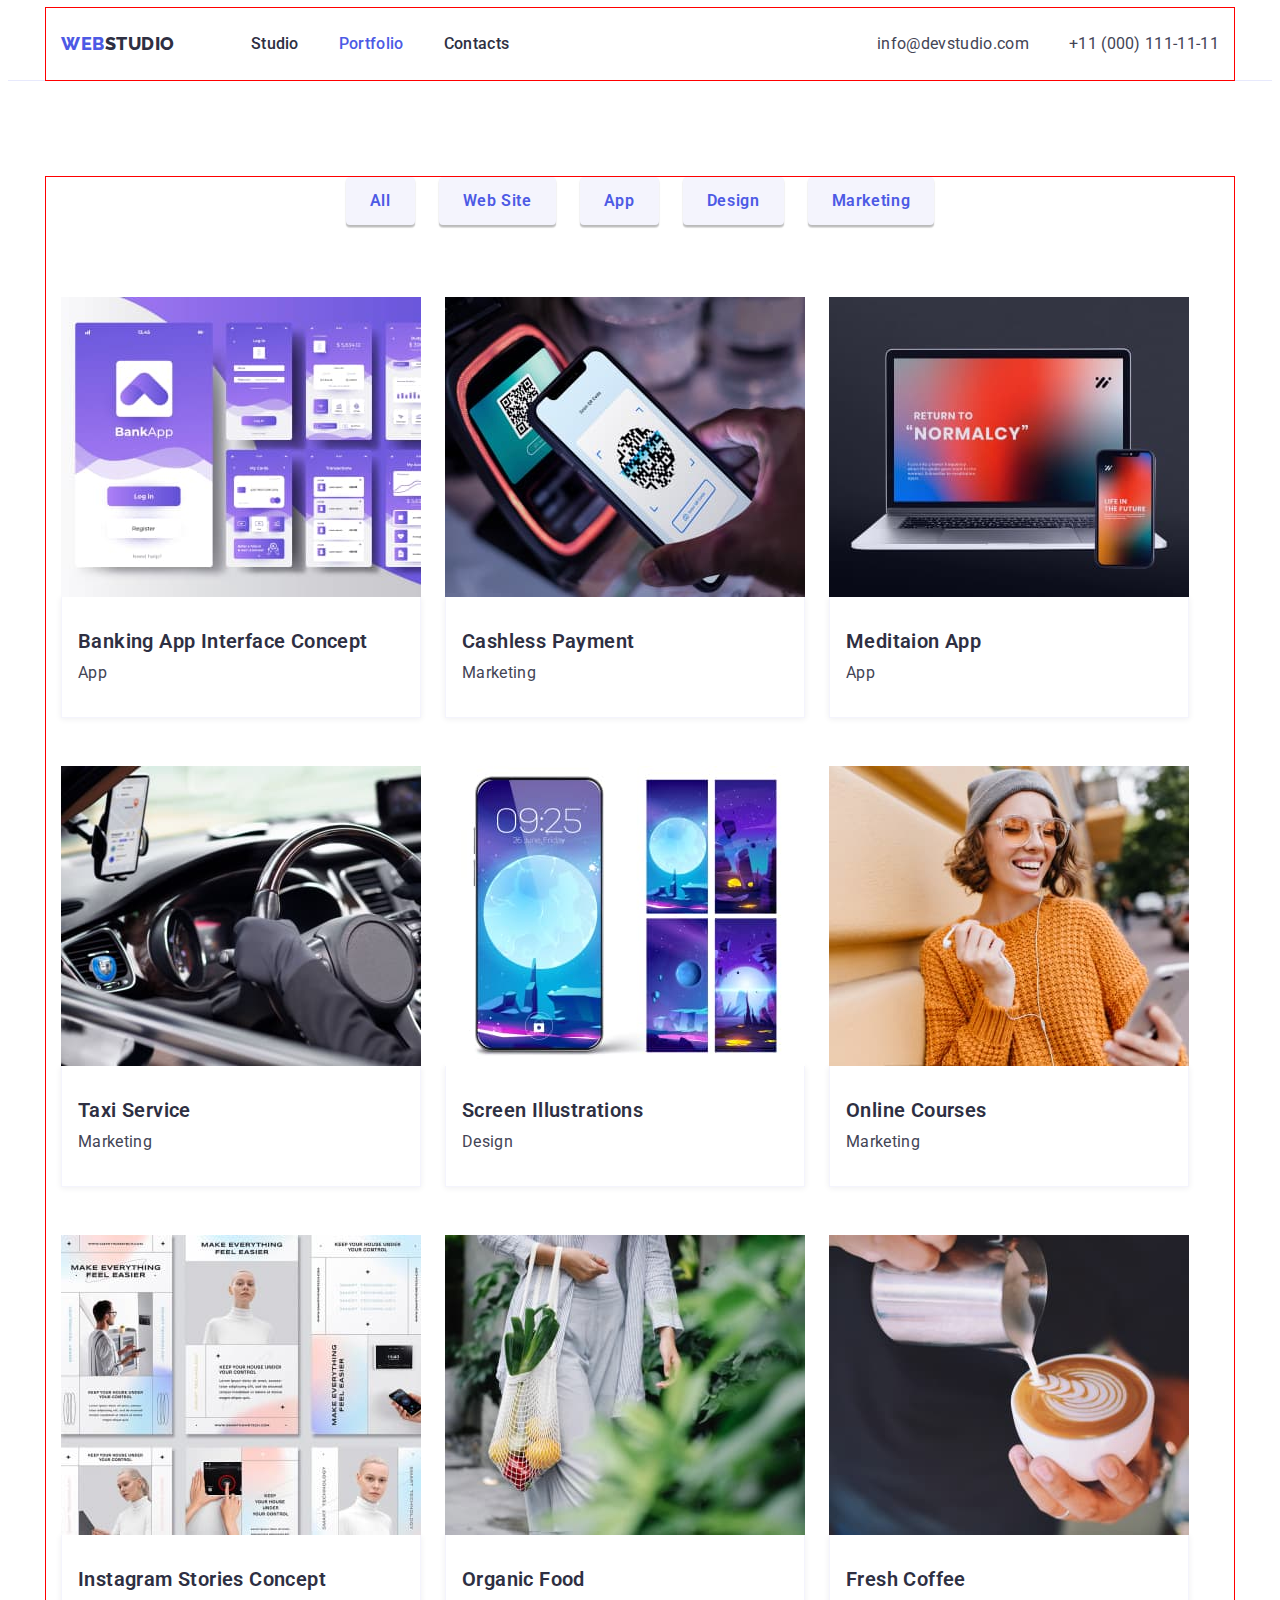
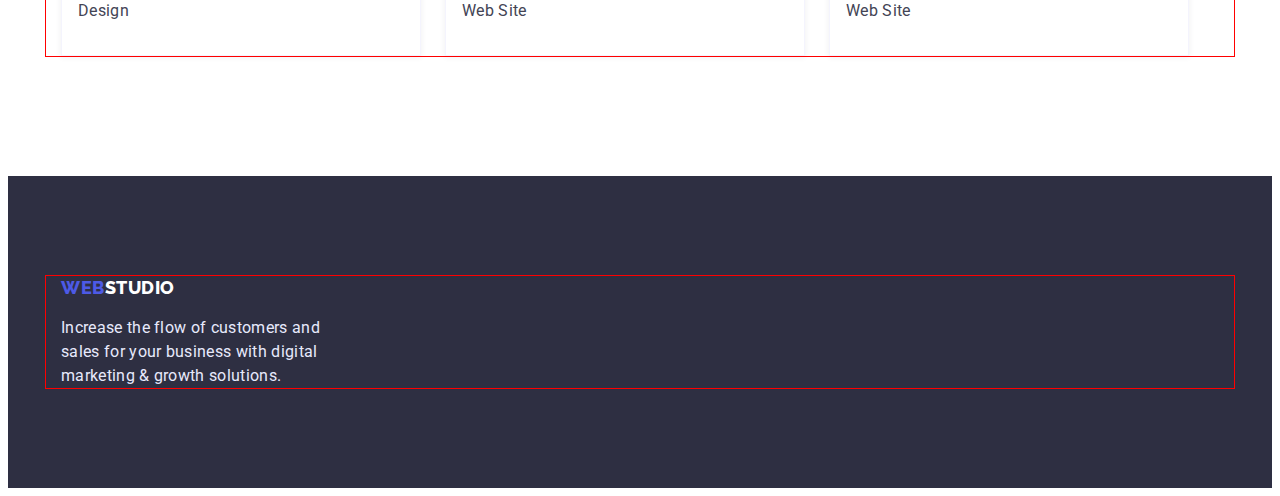
==== commit b320d298: "final" ====
--- a/portfolio.html
+++ b/portfolio.html
@@ -30,10 +30,12 @@
           </a>
           <ul class="header-list list">
             <li class="header-item">
-              <a class="header-link link current" href="./index.html">Studio</a>
+              <a class="header-link link" href="./index.html">Studio</a>
             </li>
             <li class="header-item">
-              <a class="header-link link" href="./portfolio.html">Portfolio</a>
+              <a class="header-link link current" href="./portfolio.html"
+                >Portfolio</a
+              >
             </li>
             <li class="header-item">
               <a class="header-link link" href="">Contacts</a>
@@ -89,10 +91,10 @@
                 alt="Banking App"
               />
               <div class="portfolio-example-info">
-              <h2 class="portfolio-example-title">
-                Banking App Interface Concept
-              </h2>
-              <p class="portfolio-category">App</p>
+                <h2 class="portfolio-example-title">
+                  Banking App Interface Concept
+                </h2>
+                <p class="portfolio-category">App</p>
               </div>
             </li>
             <li class="portfolio-example-item">
@@ -102,8 +104,8 @@
                 alt="Cashless Payment"
               />
               <div class="portfolio-example-info">
-              <h2 class="portfolio-example-title">Cashless Payment</h2>
-              <p class="portfolio-category">Marketing</p>
+                <h2 class="portfolio-example-title">Cashless Payment</h2>
+                <p class="portfolio-category">Marketing</p>
               </div>
             </li>
             <li class="portfolio-example-item">
@@ -113,8 +115,8 @@
                 alt="Meditaion App"
               />
               <div class="portfolio-example-info">
-              <h2 class="portfolio-example-title">Meditaion App</h2>
-              <p class="portfolio-category">App</p>
+                <h2 class="portfolio-example-title">Meditaion App</h2>
+                <p class="portfolio-category">App</p>
               </div>
             </li>
             <li class="portfolio-example-item">
@@ -124,8 +126,8 @@
                 alt="Taxi Service"
               />
               <div class="portfolio-example-info">
-              <h2 class="portfolio-example-title">Taxi Service</h2>
-              <p class="portfolio-category">Marketing</p>
+                <h2 class="portfolio-example-title">Taxi Service</h2>
+                <p class="portfolio-category">Marketing</p>
               </div>
             </li>
             <li class="portfolio-example-item">
@@ -135,8 +137,8 @@
                 alt="Screen Illustrations"
               />
               <div class="portfolio-example-info">
-              <h2 class="portfolio-example-title">Screen Illustrations</h2>
-              <p class="portfolio-category">Design</p>
+                <h2 class="portfolio-example-title">Screen Illustrations</h2>
+                <p class="portfolio-category">Design</p>
               </div>
             </li>
             <li class="portfolio-example-item">
@@ -146,8 +148,8 @@
                 alt="Online Courses"
               />
               <div class="portfolio-example-info">
-              <h2 class="portfolio-example-title">Online Courses</h2>
-              <p class="portfolio-category">Marketing</p>
+                <h2 class="portfolio-example-title">Online Courses</h2>
+                <p class="portfolio-category">Marketing</p>
               </div>
             </li>
             <li class="portfolio-example-item">
@@ -157,8 +159,10 @@
                 alt="Instagram Stories Concept"
               />
               <div class="portfolio-example-info">
-              <h2 class="portfolio-example-title">Instagram Stories Concept</h2>
-              <p class="portfolio-category">Design</p>
+                <h2 class="portfolio-example-title">
+                  Instagram Stories Concept
+                </h2>
+                <p class="portfolio-category">Design</p>
               </div>
             </li>
             <li class="portfolio-example-item">
@@ -168,8 +172,8 @@
                 alt="Organic Food"
               />
               <div class="portfolio-example-info">
-              <h2 class="portfolio-example-title">Organic Food</h2>
-              <p class="portfolio-category">Web Site</p>
+                <h2 class="portfolio-example-title">Organic Food</h2>
+                <p class="portfolio-category">Web Site</p>
               </div>
             </li>
             <li class="portfolio-example-item">
@@ -179,8 +183,8 @@
                 alt="Fresh Coffee"
               />
               <div class="portfolio-example-info">
-              <h2 class="portfolio-example-title">Fresh Coffee</h2>
-              <p class="portfolio-category">Web Site</p>
+                <h2 class="portfolio-example-title">Fresh Coffee</h2>
+                <p class="portfolio-category">Web Site</p>
               </div>
             </li>
           </ul>
--- a/css/styles.css
+++ b/css/styles.css
@@ -229,7 +229,7 @@
   gap: 24px;
 }
 .example-item {
-  border: 1px solid #E7E9FC;
+  border: 1px solid #e7e9fc;
 }
 /*------------- Section Team -----------*/
 .team {
@@ -252,8 +252,9 @@
 }
 .team-item {
   background: var(--background-white-color);
-  box-shadow: 0px 1px 6px rgba(46, 47, 66, 0.08), 0px 1px 1px rgba(46, 47, 66, 0.16), 0px 2px 1px rgba(46, 47, 66, 0.08);
-border-radius: 0px 0px 4px 4px;
+  box-shadow: 0px 1px 6px rgba(46, 47, 66, 0.08),
+    0px 1px 1px rgba(46, 47, 66, 0.16), 0px 2px 1px rgba(46, 47, 66, 0.08);
+  border-radius: 0px 0px 4px 4px;
 }
 .team-item-title {
   font-weight: 600;
@@ -263,7 +264,7 @@
   letter-spacing: 0.02em;
   color: var(--dark-color);
 
-   margin-bottom: 8px;
+  margin-bottom: 8px;
 }
 .team-item-info {
   padding-top: 32px;
@@ -280,7 +281,7 @@
 /*---------------- Footer ----------------*/
 .footer {
   background: var(--dark-color);
-    padding-top: 100px;
+  padding-top: 100px;
   padding-bottom: 100px;
 }
 .footer-logo {
@@ -309,13 +310,13 @@
 
 /*------------ Portfolio -----------------*/
 .portfolio {
-    padding-top: 96px;
+  padding-top: 96px;
   padding-bottom: 120px;
 }
 .portfolio-title {
 }
 .portfolio-btn-list {
-   display: flex;
+  display: flex;
   gap: 24px;
   justify-content: center;
 }
@@ -335,7 +336,8 @@
 
   border-radius: 4px;
   border: none;
-  box-shadow: 0px 3px 1px rgba(0, 0, 0, 0.1), 0px 2px 1px rgba(0, 0, 0, 0.08), 0px 2px 2px rgba(0, 0, 0, 0.12);
+  box-shadow: 0px 3px 1px rgba(0, 0, 0, 0.1), 0px 2px 1px rgba(0, 0, 0, 0.08),
+    0px 2px 2px rgba(0, 0, 0, 0.12);
   padding: 12px 24px;
 }
 .portfolio-btn:active,
@@ -345,23 +347,32 @@
   color: var(--text-white-color);
 }
 .portfolio-example-list {
-      margin-top: 72px;
-      display: flex;
-      flex-wrap: wrap;
-        gap: 24px;
+  margin-top: 72px;
+  display: flex;
+  flex-wrap: wrap;
+  row-gap: 48px;
+  column-gap: 24px;
+  flex-basis: calc((100% - 48px) / 3);
 }
 .portfolio-example-item {
-  border: 0.5px solid #F4F4FD;
-box-shadow: 0px 1px 6px rgba(46, 47, 66, 0.08);
-margin-bottom: 48px;
-}
-.portfolio-example-item:nth-last-child(-n + 3) {
-  margin-bottom: 0;
 }
 .portfolio-example-info {
- padding-top: 32px;
- padding-bottom: 32px;
- padding-left: 16px;
+  padding-top: 32px;
+  padding-bottom: 32px;
+  padding-left: 16px;
+  
+  border-right-width: 0.5px;
+  border-right-style: solid;
+  border-right-color: #f4f4fd;
+
+  border-bottom-width: 0.5px;
+  border-bottom-style: solid;
+  border-bottom-color: #f4f4fd;
+
+  border-left-width: 0.5px;
+  border-left-style: solid;
+  border-left-color: #f4f4fd;
+  box-shadow: 0px 1px 6px rgba(46, 47, 66, 0.08);
 }
 .portfolio-example-title {
   font-weight: 600;
